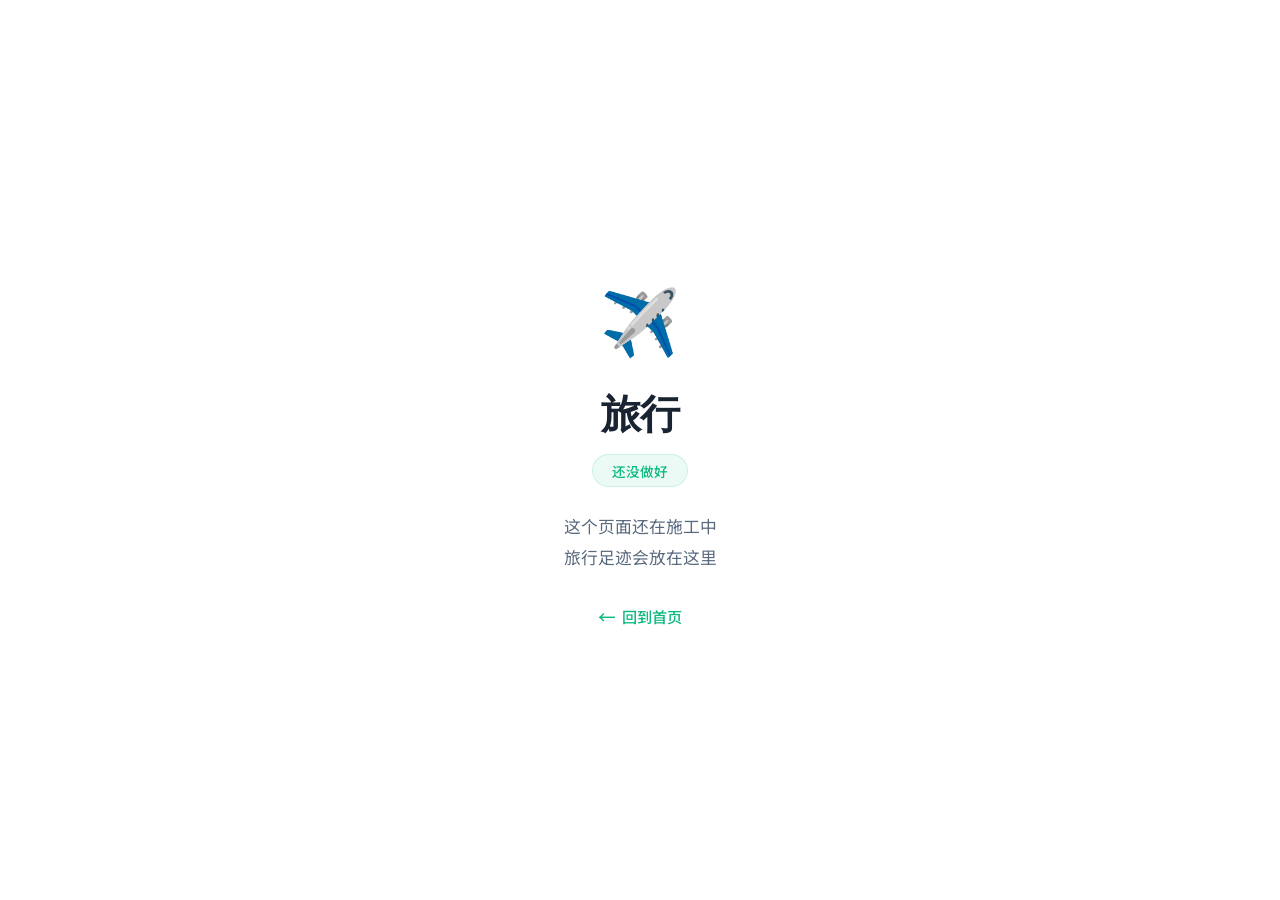
==== index.html @ a2549c94 "简化：替换为施工中占位页" ====
<!DOCTYPE html>
<html lang="zh-CN">
<head>
<meta charset="UTF-8">
<meta name="viewport" content="width=device-width, initial-scale=1.0">
<title>旅行 — 戚俊皓</title>
<meta name="description" content="旅行足迹 — 正在建设中">
<meta property="og:title" content="旅行 | 戚俊皓">
<meta property="og:description" content="旅行足迹 — 还没做好，敬请期待">
<meta property="og:type" content="website">
<link rel="icon" href="data:image/svg+xml,<svg xmlns='http://www.w3.org/2000/svg' viewBox='0 0 100 100'><text y='.9em' font-size='90'>✈️</text></svg>">
<link rel="preconnect" href="https://fonts.googleapis.com">
<link rel="preconnect" href="https://fonts.gstatic.com" crossorigin>
<link href="https://fonts.googleapis.com/css2?family=Instrument+Sans:wght@400;500;600;700&family=Noto+Sans+SC:wght@200;300;400;500;700&display=swap" rel="stylesheet">
<style>
:root {
  --bg: #ffffff;
  --text: #1a2332;
  --text-secondary: #5a6a7e;
  --text-muted: #8a9baa;
  --accent: #10B981;
  --accent-light: #34D399;
  --border: #e2e8f0;
  --radius: 16px;
  --font-sans: 'Instrument Sans', -apple-system, sans-serif;
  --font-cn: 'Noto Sans SC', -apple-system, 'PingFang SC', sans-serif;
}
* { margin: 0; padding: 0; box-sizing: border-box; }
body {
  font-family: var(--font-cn);
  background: var(--bg);
  color: var(--text);
  min-height: 100vh;
  display: flex;
  flex-direction: column;
  align-items: center;
  justify-content: center;
  -webkit-font-smoothing: antialiased;
}
.container {
  text-align: center;
  padding: 2rem;
}
.icon {
  font-size: 4rem;
  margin-bottom: 1.5rem;
  display: block;
}
h1 {
  font-family: var(--font-sans);
  font-size: 2.5rem;
  font-weight: 600;
  margin-bottom: 0.75rem;
  letter-spacing: -0.02em;
}
.status {
  display: inline-block;
  padding: 0.35rem 1.2rem;
  border-radius: 50px;
  font-size: 0.85rem;
  font-weight: 500;
  background: rgba(16,185,129,0.08);
  color: var(--accent);
  border: 1px solid rgba(16,185,129,0.15);
  margin-bottom: 1.5rem;
}
p {
  color: var(--text-secondary);
  font-size: 1.05rem;
  line-height: 1.8;
  max-width: 400px;
  margin: 0 auto 2rem;
}
.back-link {
  display: inline-flex;
  align-items: center;
  gap: 0.4rem;
  color: var(--accent);
  text-decoration: none;
  font-weight: 500;
  font-size: 0.95rem;
  transition: opacity 0.2s;
}
.back-link:hover { opacity: 0.7; }
.back-link::before {
  content: '←';
  font-size: 1.1rem;
}
</style>
</head>
<body>
<div class="container">
  <span class="icon">✈️</span>
  <h1>旅行</h1>
  <span class="status">还没做好</span>
  <p>这个页面还在施工中<br>旅行足迹会放在这里</p>
  <a href="https://qijunhao.com" class="back-link">回到首页</a>
</div>
</body>
</html>
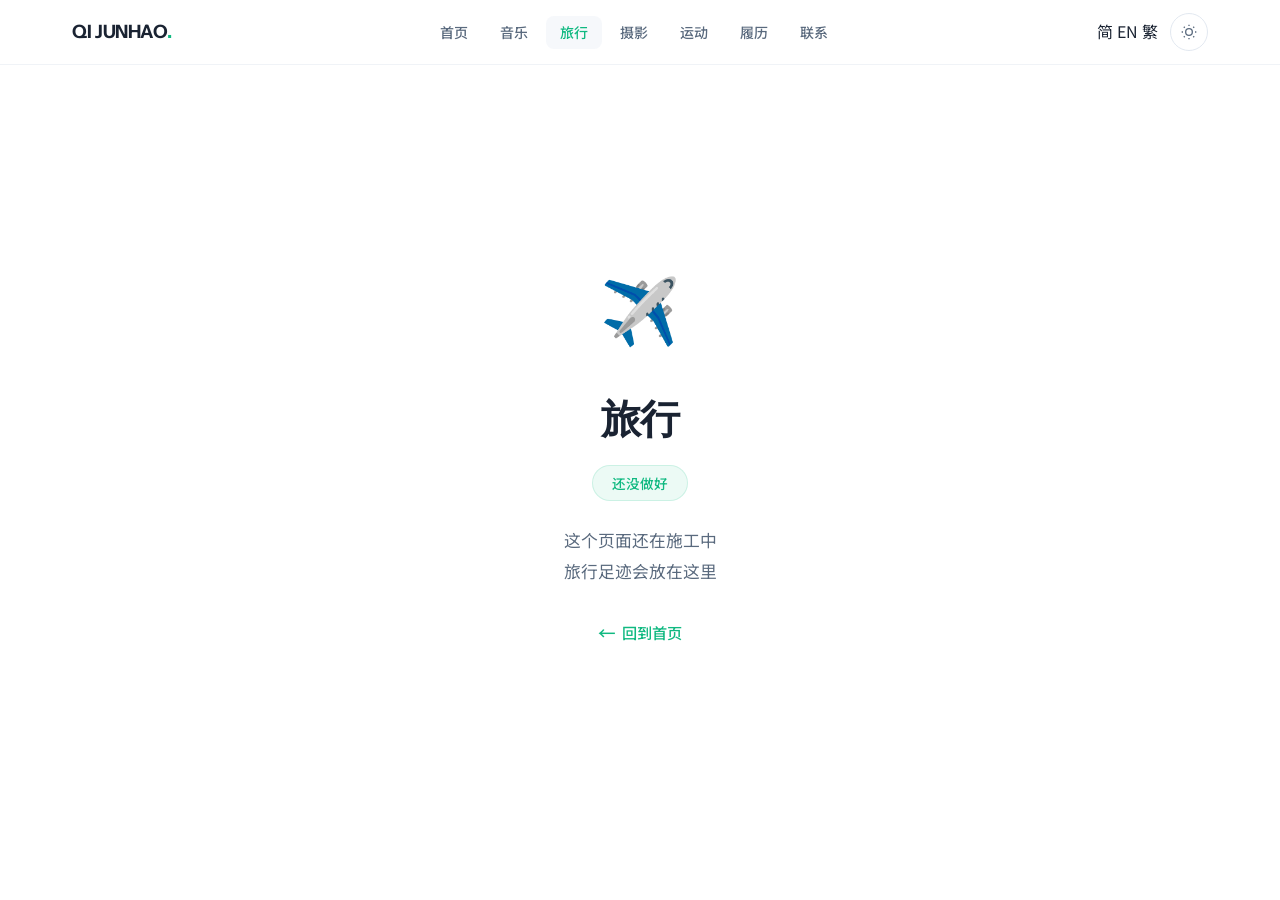
==== commit f554b986: "sync: 统一导航栏，简历→履历" ====
--- a/index.html
+++ b/index.html
@@ -12,6 +12,7 @@
 <link rel="preconnect" href="https://fonts.googleapis.com">
 <link rel="preconnect" href="https://fonts.gstatic.com" crossorigin>
 <link href="https://fonts.googleapis.com/css2?family=Instrument+Sans:wght@400;500;600;700&family=Noto+Sans+SC:wght@200;300;400;500;700&display=swap" rel="stylesheet">
+<link rel="stylesheet" href="style.css">
 <style>
 :root {
   --bg: #ffffff;
@@ -89,6 +90,31 @@
 </style>
 </head>
 <body>
+
+<nav class="navbar" id="navbar">
+  <div class="nav-inner">
+    <a href="https://qijunhao.com" class="nav-logo">QI JUNHAO<span class="dot">.</span></a>
+    <ul class="nav-links" id="navLinks">
+      <li><a href="https://qijunhao.com" data-i18n="nav.home">首页</a></li>
+      <li><a href="https://music.qijunhao.com" data-i18n="nav.music">音乐</a></li>
+      <li><a href="https://travel.qijunhao.com" class="active" data-i18n="nav.travel">旅行</a></li>
+      <li><a href="https://photography.qijunhao.com" data-i18n="nav.photo">摄影</a></li>
+      <li><a href="https://sport.qijunhao.com" data-i18n="nav.sports">运动</a></li>
+      <li><a href="https://resume.qijunhao.com" data-i18n="nav.resume">履历</a></li>
+      <li><a href="https://contact.qijunhao.com" data-i18n="nav.contact">联系</a></li>
+    </ul>
+    <div class="nav-right">
+      <div class="lang-toggle" id="langToggle">
+        <span class="lang-item active" data-lang="zh">简</span>
+        <span class="lang-item" data-lang="en">EN</span>
+        <span class="lang-item" data-lang="hant">繁</span>
+      </div>
+      <button class="theme-toggle" id="themeToggle" aria-label="切换主题"></button>
+      <button class="nav-toggle" id="navToggle" aria-label="菜单"><span></span><span></span><span></span></button>
+    </div>
+  </div>
+</nav>
+
 <div class="container">
   <span class="icon">✈️</span>
   <h1>旅行</h1>
@@ -96,5 +122,7 @@
   <p>这个页面还在施工中<br>旅行足迹会放在这里</p>
   <a href="https://qijunhao.com" class="back-link">回到首页</a>
 </div>
+
+<script src="common.js"></script>
 </body>
 </html>
--- a/style.css
+++ b/style.css
@@ -0,0 +1,672 @@
+/* ============================================================
+   DESIGN SYSTEM — 戚俊皓 | Personal Website v3
+   Light blue + white · Clean financial · Airy & professional
+   ============================================================ */
+
+/* ----- Color Tokens ----- */
+:root {
+  /* Base */
+  --bg: #ffffff;
+  --bg-soft: #f5f8fc;
+  --surface: #ffffff;
+  --surface-hover: #f0f4fa;
+  --glass: rgba(255,255,255,0.75);
+  --glass-border: rgba(26,75,140,0.08);
+
+  /* Text */
+  --text: #1a2332;
+  --text-secondary: #5a6a7e;
+  --text-muted: #8a9baa;
+
+  /* Accent - Deep Blue */
+  --accent: #1A4B8C;
+  --accent-light: #3A7BC8;
+  --accent-dark: #0f3460;
+  --accent-glow: rgba(26,75,140,0.08);
+  --accent-subtle: rgba(26,75,140,0.04);
+  --accent-border: rgba(26,75,140,0.12);
+
+  /* Gold highlight */
+  --gold: #D4A843;
+  --gold-light: #E8C86A;
+  --gold-glow: rgba(212,168,67,0.08);
+  --gold-border: rgba(212,168,67,0.15);
+
+  /* Module colors */
+  --c-music: #3B82F6;
+  --c-travel: #10B981;
+  --c-sports: #8B5CF6;
+  --c-photo: #F59E0B;
+  --c-resume: #1A4B8C;
+  --c-about: #1A4B8C;
+
+  /* UI */
+  --border: #e2e8f0;
+  --border-light: #f1f5f9;
+  --shadow-sm: 0 1px 3px rgba(26,75,140,0.04), 0 1px 2px rgba(26,75,140,0.06);
+  --shadow: 0 4px 12px rgba(26,75,140,0.06), 0 2px 4px rgba(26,75,140,0.04);
+  --shadow-lg: 0 12px 40px rgba(26,75,140,0.08), 0 4px 12px rgba(26,75,140,0.04);
+  --shadow-xl: 0 24px 60px rgba(26,75,140,0.1);
+
+  /* Radius */
+  --radius-sm: 8px;
+  --radius: 16px;
+  --radius-lg: 24px;
+  --radius-xl: 32px;
+
+  /* Typography */
+  --font-sans: 'Instrument Sans', -apple-system, BlinkMacSystemFont, 'Segoe UI', sans-serif;
+  --font-display: 'Instrument Sans', -apple-system, BlinkMacSystemFont, sans-serif;
+  --font-mono: 'JetBrains Mono', 'SF Mono', 'Fira Code', monospace;
+  --font-cn: 'Noto Sans SC', -apple-system, 'PingFang SC', 'Microsoft YaHei', sans-serif;
+
+  --ease: cubic-bezier(0.34, 1.56, 0.64, 1);
+  --ease-out: cubic-bezier(0.16, 1, 0.3, 1);
+  --ease-smooth: cubic-bezier(0.4, 0, 0.2, 1);
+  --transition: 0.35s var(--ease-smooth);
+}
+
+/* ----- Dark Mode ----- */
+[data-theme="dark"] {
+  --bg: #080d1a;
+  --bg-soft: #0f172a;
+  --surface: #131c31;
+  --surface-hover: #1a2640;
+  --glass: rgba(19,28,49,0.82);
+  --glass-border: rgba(96,165,250,0.12);
+
+  --text: #e8edf5;
+  --text-secondary: #94a3b8;
+  --text-muted: #5a6b8a;
+
+  --border: #1e2d48;
+  --border-light: #18243a;
+
+  --shadow-sm: 0 1px 3px rgba(0,0,0,0.4);
+  --shadow: 0 4px 12px rgba(0,0,0,0.5);
+  --shadow-lg: 0 12px 40px rgba(0,0,0,0.6);
+  --shadow-xl: 0 24px 60px rgba(0,0,0,0.7);
+
+  --accent: #5b9cf5;
+  --accent-light: #7db8ff;
+  --accent-dark: #3a7bd5;
+  --accent-glow: rgba(91,156,245,0.12);
+  --accent-subtle: rgba(91,156,245,0.06);
+  --accent-border: rgba(91,156,245,0.15);
+
+  --gold: #E8C86A;
+  --gold-light: #F0D88A;
+  --gold-glow: rgba(232,200,106,0.1);
+  --gold-border: rgba(232,200,106,0.15);
+}
+
+/* ============================================================
+   RESET & BASE
+   ============================================================ */
+*, *::before, *::after {
+  margin: 0;
+  padding: 0;
+  box-sizing: border-box;
+}
+
+/* Smooth theme transition on all color/shadow/border properties */
+html.theme-transitioning *,
+html.theme-transitioning *::before,
+html.theme-transitioning *::after {
+  transition: background 0.35s ease, color 0.3s ease, border-color 0.3s ease, box-shadow 0.3s ease !important;
+}
+
+html {
+  scroll-behavior: smooth;
+  scroll-padding-top: 80px;
+  -webkit-font-smoothing: antialiased;
+  -moz-osx-font-smoothing: grayscale;
+}
+
+body {
+  font-family: var(--font-cn);
+  background: var(--bg);
+  color: var(--text);
+  line-height: 1.7;
+  overflow-x: hidden;
+}
+
+::selection { background: var(--accent); color: white; }
+a { color: inherit; text-decoration: none; }
+img { max-width: 100%; height: auto; display: block; }
+
+/* ============================================================
+   UTILITY
+   ============================================================ */
+.container {
+  max-width: 1200px;
+  margin: 0 auto;
+  padding: 0 2rem;
+}
+@media (max-width: 640px) {
+  .container { padding: 0 1.25rem; }
+}
+
+/* ============================================================
+   PARTICLES CANVAS
+   ============================================================ */
+#particles-canvas {
+  position: fixed;
+  top: 0; left: 0;
+  width: 100%;
+  height: 100%;
+  z-index: 0;
+  pointer-events: none;
+}
+
+/* ============================================================
+   NAVIGATION
+   ============================================================ */
+.navbar {
+  position: fixed;
+  top: 0; left: 0; right: 0;
+  z-index: 1000;
+  background: rgba(255,255,255,0.85);
+  backdrop-filter: blur(20px) saturate(1.1);
+  -webkit-backdrop-filter: blur(20px) saturate(1.1);
+  border-bottom: 1px solid rgba(226,232,240,0.5);
+  transition: box-shadow var(--transition);
+}
+
+[data-theme="dark"] .navbar {
+  background: rgba(8,13,26,0.92);
+  backdrop-filter: blur(20px);
+  -webkit-backdrop-filter: blur(20px);
+  border-bottom-color: rgba(30,45,72,0.6);
+}
+
+.navbar.scrolled {
+  box-shadow: 0 1px 8px rgba(26,75,140,0.06);
+}
+
+.nav-inner {
+  max-width: 1200px;
+  margin: 0 auto;
+  padding: 0 2rem;
+  display: flex;
+  align-items: center;
+  justify-content: space-between;
+  height: 64px;
+}
+
+.nav-logo {
+  font-family: var(--font-display);
+  font-size: 1.15rem;
+  font-weight: 700;
+  letter-spacing: -0.02em;
+  color: var(--text);
+  transition: opacity var(--transition);
+}
+.nav-logo:hover { opacity: 0.7; }
+.nav-logo .dot { color: var(--accent); }
+
+.nav-links {
+  display: flex;
+  align-items: center;
+  gap: 0.25rem;
+  list-style: none;
+}
+
+.nav-links a {
+  padding: 0.4rem 0.875rem;
+  border-radius: var(--radius-sm);
+  font-size: 0.875rem;
+  font-weight: 500;
+  color: var(--text-secondary);
+  transition: all var(--transition);
+  position: relative;
+}
+
+.nav-links a:hover,
+.nav-links a.active {
+  color: var(--accent);
+  background: var(--accent-subtle);
+}
+
+.nav-right {
+  display: flex;
+  align-items: center;
+  gap: 0.75rem;
+}
+
+.theme-toggle {
+  width: 38px;
+  height: 38px;
+  border-radius: 50%;
+  border: 1px solid var(--border);
+  background: var(--surface);
+  color: var(--text-secondary);
+  cursor: pointer;
+  display: flex;
+  align-items: center;
+  justify-content: center;
+  font-size: 1rem;
+  transition: all var(--transition);
+}
+.theme-toggle:hover {
+  border-color: var(--accent);
+  color: var(--accent);
+  background: var(--accent-subtle);
+}
+
+.nav-toggle {
+  display: none;
+  width: 38px;
+  height: 38px;
+  background: none;
+  border: none;
+  cursor: pointer;
+  position: relative;
+}
+.nav-toggle span {
+  display: block;
+  width: 22px;
+  height: 2px;
+  background: var(--text);
+  border-radius: 2px;
+  position: absolute;
+  left: 50%;
+  transform: translateX(-50%);
+  transition: all 0.3s ease;
+}
+.nav-toggle span:nth-child(1) { top: 12px; }
+.nav-toggle span:nth-child(2) { top: 18px; }
+.nav-toggle span:nth-child(3) { top: 24px; }
+.nav-toggle.active span:nth-child(1) { top: 18px; transform: translateX(-50%) rotate(45deg); }
+.nav-toggle.active span:nth-child(2) { opacity: 0; }
+.nav-toggle.active span:nth-child(3) { top: 18px; transform: translateX(-50%) rotate(-45deg); }
+
+@media (max-width: 768px) {
+  .nav-links {
+    display: none;
+    position: absolute;
+    top: 100%;
+    left: 0;
+    right: 0;
+    flex-direction: column;
+    padding: 0.75rem 1rem 1.25rem;
+    background: rgba(255,255,255,0.98);
+    backdrop-filter: blur(24px);
+    border-bottom: 1px solid var(--border);
+    gap: 0.125rem;
+  }
+  [data-theme="dark"] .nav-links {
+    background: rgba(15,23,42,0.98);
+  }
+  .nav-links.active { display: flex; }
+  .nav-links a { padding: 0.625rem 0.875rem; width: 100%; }
+  .nav-toggle { display: block; }
+}
+
+/* ============================================================
+   PAGE HEADER (sub-pages)
+   ============================================================ */
+.page-header {
+  padding: 10rem 2rem 4rem;
+  text-align: center;
+  position: relative;
+  overflow: hidden;
+}
+.page-header-inner {
+  max-width: 1200px;
+  margin: 0 auto;
+  position: relative;
+  z-index: 2;
+}
+.page-header .page-icon {
+  font-size: 2.5rem;
+  margin-bottom: 1.25rem;
+  display: block;
+}
+.page-header h1 {
+  font-family: var(--font-display);
+  font-size: clamp(2.2rem, 5vw, 3.5rem);
+  font-weight: 700;
+  letter-spacing: -0.03em;
+  margin-bottom: 0.75rem;
+  line-height: 1.2;
+  color: var(--accent);
+}
+.page-header .page-desc {
+  font-size: 1.05rem;
+  color: var(--text-secondary);
+  max-width: 520px;
+  margin: 0 auto;
+}
+.page-header .page-tag {
+  display: inline-block;
+  padding: 0.3rem 0.875rem;
+  border-radius: 50px;
+  font-size: 0.75rem;
+  font-weight: 600;
+  letter-spacing: 0.04em;
+  font-family: var(--font-mono);
+  margin-bottom: 1rem;
+  text-transform: uppercase;
+  color: var(--accent);
+  background: var(--accent-subtle);
+  border: 1px solid var(--accent-border);
+}
+
+/* ============================================================
+   SECTIONS
+   ============================================================ */
+.section {
+  padding: 5rem 2rem;
+  position: relative;
+  z-index: 2;
+}
+.section-inner {
+  max-width: 1200px;
+  margin: 0 auto;
+}
+.section-header {
+  margin-bottom: 3rem;
+}
+.section-header h2 {
+  font-family: var(--font-display);
+  font-size: clamp(1.5rem, 3vw, 2rem);
+  font-weight: 700;
+  letter-spacing: -0.02em;
+  margin-bottom: 0.5rem;
+}
+.section-header .section-desc {
+  color: var(--text-secondary);
+  font-size: 0.95rem;
+  max-width: 520px;
+}
+.section-header.centered { text-align: center; }
+.section-header.centered .section-desc { margin: 0 auto; }
+
+/* ============================================================
+   CARDS
+   ============================================================ */
+.card {
+  background: var(--surface);
+  border: 1px solid var(--border);
+  border-radius: var(--radius);
+  padding: 2rem;
+  transition: all var(--transition);
+}
+.card:hover {
+  box-shadow: var(--shadow-lg);
+  border-color: var(--accent-border);
+}
+
+/* ============================================================
+   GRID
+   ============================================================ */
+.grid-2 {
+  display: grid;
+  grid-template-columns: repeat(2, 1fr);
+  gap: 1.5rem;
+}
+.grid-3 {
+  display: grid;
+  grid-template-columns: repeat(3, 1fr);
+  gap: 1.5rem;
+}
+.grid-auto {
+  display: grid;
+  grid-template-columns: repeat(auto-fill, minmax(280px, 1fr));
+  gap: 1.5rem;
+}
+@media (max-width: 768px) {
+  .grid-2, .grid-3 { grid-template-columns: 1fr; }
+}
+
+/* ============================================================
+   TAGS
+   ============================================================ */
+.tag {
+  display: inline-flex;
+  align-items: center;
+  gap: 0.4rem;
+  padding: 0.3rem 0.75rem;
+  border-radius: 50px;
+  font-size: 0.8rem;
+  font-weight: 500;
+  background: var(--accent-subtle);
+  color: var(--accent);
+  border: 1px solid var(--accent-border);
+}
+
+/* ============================================================
+   BUTTONS
+   ============================================================ */
+.btn {
+  display: inline-flex;
+  align-items: center;
+  gap: 0.5rem;
+  padding: 0.75rem 1.5rem;
+  border-radius: var(--radius-sm);
+  font-size: 0.9rem;
+  font-weight: 600;
+  font-family: var(--font-cn);
+  cursor: pointer;
+  border: none;
+  text-decoration: none;
+  transition: all var(--transition);
+}
+.btn-primary {
+  background: var(--accent);
+  color: white;
+  box-shadow: 0 2px 8px rgba(26,75,140,0.25);
+}
+.btn-primary:hover {
+  background: var(--accent-dark);
+  transform: translateY(-2px);
+  box-shadow: 0 4px 16px rgba(26,75,140,0.35);
+}
+.btn-outline {
+  background: transparent;
+  color: var(--text);
+  border: 1px solid var(--border);
+}
+.btn-outline:hover {
+  border-color: var(--accent);
+  color: var(--accent);
+  background: var(--accent-subtle);
+  transform: translateY(-2px);
+}
+
+/* ============================================================
+   FOOTER
+   ============================================================ */
+.footer {
+  border-top: 1px solid var(--border);
+  padding: 3rem 2rem;
+  text-align: center;
+  background: var(--bg-soft);
+}
+.footer-inner {
+  max-width: 1200px;
+  margin: 0 auto;
+}
+.footer-logo {
+  font-family: var(--font-display);
+  font-size: 1.1rem;
+  font-weight: 700;
+  letter-spacing: -0.02em;
+  margin-bottom: 0.75rem;
+}
+.footer-logo .dot { color: var(--accent); }
+.footer-text {
+  font-size: 0.85rem;
+  color: var(--text-muted);
+}
+.footer-links {
+  display: flex;
+  justify-content: center;
+  gap: 1.5rem;
+  flex-wrap: wrap;
+  margin-top: 1rem;
+}
+.footer-links a {
+  font-size: 0.85rem;
+  color: var(--text-secondary);
+  transition: color var(--transition);
+}
+.footer-links a:hover { color: var(--accent); }
+
+/* ============================================================
+   BACK TO TOP
+   ============================================================ */
+.back-to-top {
+  position: fixed;
+  bottom: 2rem;
+  right: 2rem;
+  z-index: 999;
+  width: 44px;
+  height: 44px;
+  border-radius: 50%;
+  background: var(--surface);
+  border: 1px solid var(--border);
+  color: var(--text-secondary);
+  cursor: pointer;
+  display: flex;
+  align-items: center;
+  justify-content: center;
+  font-size: 1.1rem;
+  opacity: 0;
+  visibility: hidden;
+  transform: translateY(12px);
+  transition: all var(--transition);
+  backdrop-filter: blur(12px);
+}
+.back-to-top.visible {
+  opacity: 1;
+  visibility: visible;
+  transform: translateY(0);
+}
+.back-to-top:hover {
+  border-color: var(--accent);
+  color: var(--accent);
+  background: var(--accent-subtle);
+}
+
+/* ============================================================
+   TIMELINE
+   ============================================================ */
+.timeline {
+  position: relative;
+  padding-left: 2.5rem;
+}
+.timeline::before {
+  content: '';
+  position: absolute;
+  left: 0;
+  top: 0.5rem;
+  bottom: 0.5rem;
+  width: 2px;
+  background: var(--border);
+}
+.timeline-item {
+  position: relative;
+  margin-bottom: 2.5rem;
+  padding-left: 1.75rem;
+}
+.timeline-item:last-child { margin-bottom: 0; }
+.timeline-item::before {
+  content: '';
+  position: absolute;
+  left: -2.85rem;
+  top: 0.45rem;
+  width: 10px;
+  height: 10px;
+  border-radius: 50%;
+  background: var(--accent);
+  border: 2px solid var(--bg);
+  box-shadow: 0 0 0 2px var(--accent);
+  transition: transform 0.3s ease;
+}
+.timeline-item:hover::before { transform: scale(1.4); }
+.timeline-date {
+  font-family: var(--font-mono);
+  font-size: 0.8rem;
+  color: var(--accent);
+  font-weight: 500;
+  margin-bottom: 0.25rem;
+}
+.timeline-title { font-size: 1.05rem; font-weight: 700; margin-bottom: 0.2rem; }
+.timeline-sub {
+  font-size: 0.9rem;
+  color: var(--text-secondary);
+  margin-bottom: 0.5rem;
+  font-weight: 500;
+}
+.timeline-desc {
+  font-size: 0.9rem;
+  color: var(--text-secondary);
+  line-height: 1.7;
+}
+.timeline-desc ul { list-style: none; padding: 0; }
+.timeline-desc li {
+  position: relative;
+  padding-left: 1rem;
+  margin-bottom: 0.3rem;
+}
+.timeline-desc li::before {
+  content: '—';
+  position: absolute;
+  left: 0;
+  color: var(--text-muted);
+}
+
+/* ============================================================
+   SCROLL REVEAL ANIMATIONS
+   ============================================================ */
+.reveal {
+  opacity: 0;
+  transform: translateY(24px);
+  transition: all 0.7s var(--ease-out);
+}
+.reveal.visible {
+  opacity: 1;
+  transform: translateY(0);
+}
+.reveal-delay-1 { transition-delay: 0.1s; }
+.reveal-delay-2 { transition-delay: 0.2s; }
+.reveal-delay-3 { transition-delay: 0.3s; }
+.reveal-delay-4 { transition-delay: 0.4s; }
+.reveal-delay-5 { transition-delay: 0.5s; }
+
+/* ============================================================
+   PLACEHOLDER
+   ============================================================ */
+.placeholder {
+  background: var(--surface);
+  border: 2px dashed var(--border);
+  border-radius: var(--radius);
+  padding: 3rem 2rem;
+  text-align: center;
+  transition: all var(--transition);
+}
+.placeholder:hover { border-color: var(--accent-border); }
+.placeholder-icon { font-size: 2.5rem; margin-bottom: 0.75rem; opacity: 0.6; }
+.placeholder-text { color: var(--text-secondary); font-size: 0.95rem; }
+.placeholder-hint { font-size: 0.8rem; color: var(--text-muted); margin-top: 0.25rem; }
+
+/* ============================================================
+   THEME TRANSITION
+   ============================================================ */
+.theme-transitioning,
+.theme-transitioning * {
+  transition: background-color 0.3s ease,
+              color 0.3s ease,
+              border-color 0.3s ease,
+              box-shadow 0.3s ease !important;
+}
+
+/* ============================================================
+   RESPONSIVE
+   ============================================================ */
+@media (max-width: 480px) {
+  .section { padding: 3rem 1.25rem; }
+  .page-header { padding: 8rem 1.25rem 3rem; }
+}
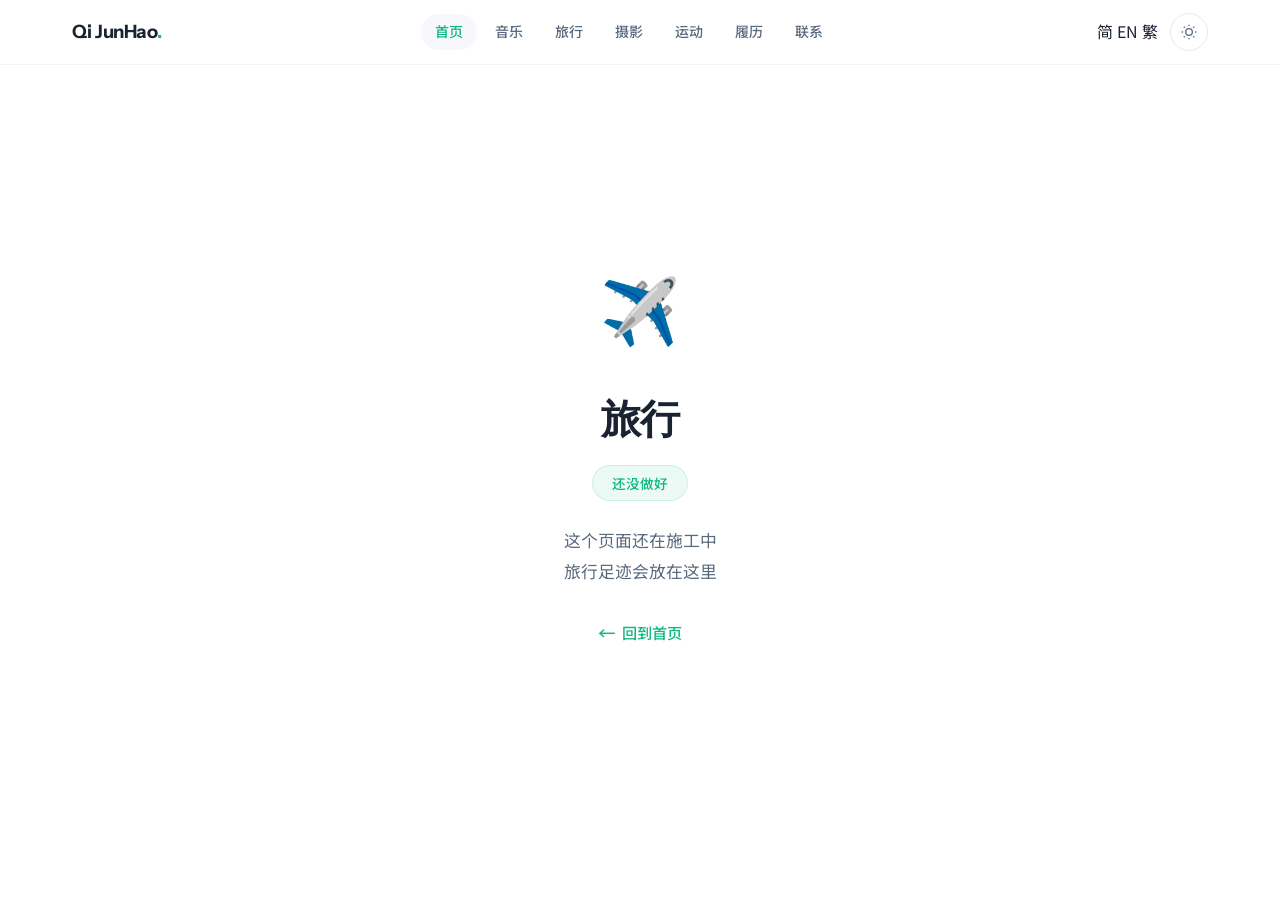
==== commit 69a77a2c: "feat: 统一使用 GooeyNav 导航" ====
--- a/index.html
+++ b/index.html
@@ -93,24 +93,17 @@
 
 <nav class="navbar" id="navbar">
   <div class="nav-inner">
-    <a href="https://qijunhao.com" class="nav-logo">QI JUNHAO<span class="dot">.</span></a>
-    <ul class="nav-links" id="navLinks">
-      <li><a href="https://qijunhao.com" data-i18n="nav.home">首页</a></li>
-      <li><a href="https://music.qijunhao.com" data-i18n="nav.music">音乐</a></li>
-      <li><a href="https://travel.qijunhao.com" class="active" data-i18n="nav.travel">旅行</a></li>
-      <li><a href="https://photography.qijunhao.com" data-i18n="nav.photo">摄影</a></li>
-      <li><a href="https://sport.qijunhao.com" data-i18n="nav.sports">运动</a></li>
-      <li><a href="https://resume.qijunhao.com" data-i18n="nav.resume">履历</a></li>
-      <li><a href="https://contact.qijunhao.com" data-i18n="nav.contact">联系</a></li>
-    </ul>
+    <a href="/" class="nav-logo">Qi JunHao<span class="dot">.</span></a>
+    <div class="nav-gooey" id="navGooey"></div>
     <div class="nav-right">
       <div class="lang-toggle" id="langToggle">
-        <span class="lang-item active" data-lang="zh">简</span>
-        <span class="lang-item" data-lang="en">EN</span>
-        <span class="lang-item" data-lang="hant">繁</span>
+        <span class="lang-item active" data-lang="zh" data-full="简体中文">简</span>
+        <span class="lang-item" data-lang="en" data-full="English">EN</span>
+        <span class="lang-item" data-lang="hant" data-full="繁體中文">繁</span>
       </div>
-      <button class="theme-toggle" id="themeToggle" aria-label="切换主题"></button>
-      <button class="nav-toggle" id="navToggle" aria-label="菜单"><span></span><span></span><span></span></button>
+      <button class="theme-toggle" id="themeToggle" aria-label="切换主题">
+        <svg width="16" height="16" viewBox="0 0 24 24" fill="none" stroke="currentColor" stroke-width="2"><circle cx="12" cy="12" r="5"/><path d="M12 1v2M12 21v2M4.22 4.22l1.42 1.42M18.36 18.36l1.42 1.42M1 12h2M21 12h2M4.22 19.78l1.42-1.42M18.36 5.64l1.42-1.42"/></svg>
+      </button>
     </div>
   </div>
 </nav>
@@ -124,5 +117,27 @@
 </div>
 
 <script src="common.js"></script>
+<script src="gooey-nav.js"></script>
+<script>
+document.addEventListener('DOMContentLoaded', function() {
+  var gooeyContainer = document.getElementById('navGooey');
+  if (gooeyContainer && typeof window.GooeyNav === 'function') {
+    var lang = localStorage.getItem('lang') || 'zh';
+    window.GooeyNav(gooeyContainer, {
+      items: [
+        { label: '首页', href: 'https://qijunhao.com' },
+        { label: '音乐', href: 'https://music.qijunhao.com' },
+        { label: '旅行', href: 'https://travel.qijunhao.com' },
+        { label: '摄影', href: 'https://photography.qijunhao.com' },
+        { label: '运动', href: 'https://sport.qijunhao.com' },
+        { label: '履历', href: 'https://resume.qijunhao.com' },
+        { label: '联系', href: 'https://contact.qijunhao.com' },
+      ],
+      animationTime: 600,
+      particleCount: 12,
+    });
+  }
+});
+</script>
 </body>
 </html>
--- a/style.css
+++ b/style.css
@@ -670,3 +670,101 @@
   .section { padding: 3rem 1.25rem; }
   .page-header { padding: 8rem 1.25rem 3rem; }
 }
+
+/* GOOEY NAV */
+.nav-gooey {
+  flex: 1;
+  display: flex;
+  justify-content: center;
+  align-items: center;
+  height: 100%;
+}
+.gooey-nav-container {
+  position: relative;
+  height: 100%;
+  display: flex;
+  align-items: center;
+}
+.gooey-nav-container nav {
+  display: flex;
+  position: relative;
+  transform: translate3d(0, 0, 0.01px);
+}
+.gooey-nav-container nav ul {
+  display: flex;
+  gap: 0.25rem;
+  list-style: none;
+  padding: 0 0.5em;
+  margin: 0;
+  position: relative;
+  z-index: 3;
+  color: var(--text);
+  text-shadow: none;
+}
+.gooey-nav-container nav ul li {
+  border-radius: 100vw;
+  position: relative;
+  cursor: pointer;
+  color: var(--text-secondary);
+  font-size: 0.875rem;
+  font-weight: 500;
+}
+.gooey-nav-container nav ul li a {
+  display: inline-block;
+  padding: 0.4rem 0.875rem;
+  text-decoration: none;
+  color: inherit;
+  border-radius: 100vw;
+  transition: background 0.25s ease;
+}
+.gooey-nav-container nav ul li a:hover {
+  background: var(--accent-subtle);
+}
+.gooey-nav-container nav ul li.active a {
+  color: var(--accent);
+  background: var(--accent-subtle);
+}
+.gooey-nav-container .effect {
+  position: absolute;
+  left: 0;
+  top: 0;
+  width: 0;
+  height: 0;
+  opacity: 0;
+  pointer-events: none;
+  z-index: 1;
+}
+.particle, .point {
+  display: block;
+  opacity: 0;
+  width: 20px;
+  height: 20px;
+  border-radius: 100%;
+  transform-origin: center;
+}
+.particle {
+  --time: 5s;
+  position: absolute;
+  top: calc(50% - 8px);
+  left: calc(50% - 8px);
+  animation: particle calc(var(--time)) ease 1 -350ms;
+}
+.point {
+  background: var(--color, var(--accent));
+  opacity: 1;
+  animation: point calc(var(--time)) ease 1 -350ms;
+}
+@keyframes particle {
+  0% { transform: rotate(0deg) translate(calc(var(--start-x)), calc(var(--start-y))); opacity: 1; animation-timing-function: cubic-bezier(0.55, 0, 1, 0.45); }
+  70% { transform: rotate(calc(var(--rotate) * 0.5)) translate(calc(var(--end-x) * 1.2), calc(var(--end-y) * 1.2)); opacity: 1; animation-timing-function: ease; }
+  85% { transform: rotate(calc(var(--rotate) * 0.66)) translate(calc(var(--end-x)), calc(var(--end-y))); opacity: 1; }
+  100% { transform: rotate(calc(var(--rotate) * 1.2)) translate(calc(var(--end-x) * 0.5), calc(var(--end-y) * 0.5)); opacity: 1; }
+}
+@keyframes point {
+  0% { transform: scale(0); opacity: 0; animation-timing-function: cubic-bezier(0.55, 0, 1, 0.45); }
+  25% { transform: scale(calc(var(--scale) * 0.25)); }
+  38% { opacity: 1; }
+  65% { transform: scale(var(--scale)); opacity: 1; animation-timing-function: ease; }
+  85% { transform: scale(var(--scale)); opacity: 1; }
+  100% { transform: scale(var(--scale)); opacity: 0; }
+}
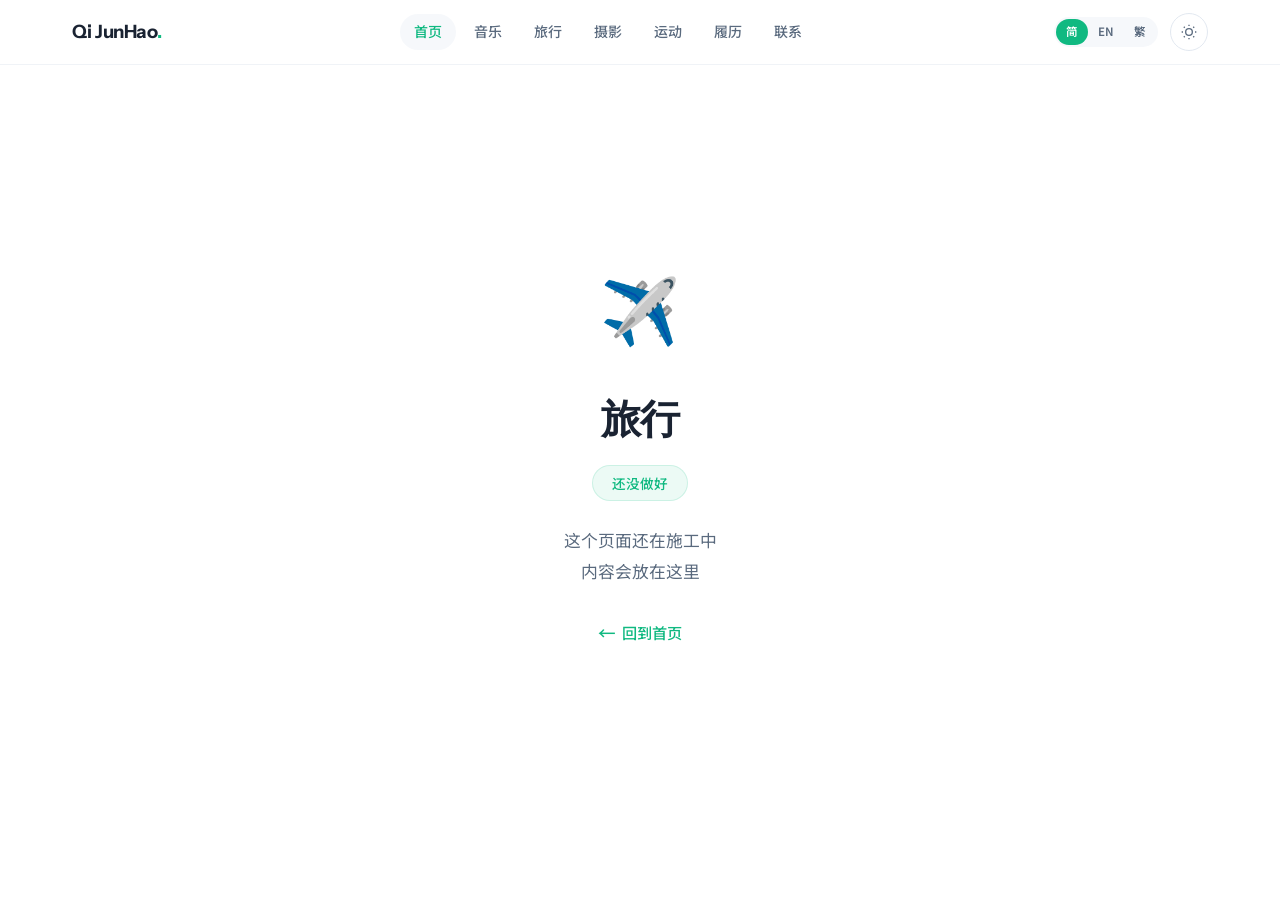
==== commit b31e6668: "fix: 精确复制首页导航栏 HTML/CSS/JS" ====
--- a/index.html
+++ b/index.html
@@ -1,12 +1,12 @@
 <!DOCTYPE html>
-<html lang="zh-CN">
+<html lang="zh-CN" data-i18n-title="page.title">
 <head>
 <meta charset="UTF-8">
 <meta name="viewport" content="width=device-width, initial-scale=1.0">
 <title>旅行 — 戚俊皓</title>
-<meta name="description" content="旅行足迹 — 正在建设中">
-<meta property="og:title" content="旅行 | 戚俊皓">
-<meta property="og:description" content="旅行足迹 — 还没做好，敬请期待">
+<meta name="description" data-i18n-meta="page.desc" content="旅行足迹 — 正在建设中">
+<meta property="og:title" data-i18n-meta="page.ogtitle" content="旅行 | 戚俊皓">
+<meta property="og:description" data-i18n-meta="page.ogdesc" content="旅行足迹 — 还没做好，敬请期待">
 <meta property="og:type" content="website">
 <link rel="icon" href="data:image/svg+xml,<svg xmlns='http://www.w3.org/2000/svg' viewBox='0 0 100 100'><text y='.9em' font-size='90'>✈️</text></svg>">
 <link rel="preconnect" href="https://fonts.googleapis.com">
@@ -94,10 +94,12 @@
 <nav class="navbar" id="navbar">
   <div class="nav-inner">
     <a href="/" class="nav-logo">Qi JunHao<span class="dot">.</span></a>
+
     <div class="nav-gooey" id="navGooey"></div>
+
     <div class="nav-right">
       <div class="lang-toggle" id="langToggle">
-        <span class="lang-item active" data-lang="zh" data-full="简体中文">简</span>
+        <span class="lang-item" data-lang="zh" data-full="简体中文">简</span>
         <span class="lang-item" data-lang="en" data-full="English">EN</span>
         <span class="lang-item" data-lang="hant" data-full="繁體中文">繁</span>
       </div>
@@ -110,16 +112,37 @@
 
 <div class="container">
   <span class="icon">✈️</span>
-  <h1>旅行</h1>
-  <span class="status">还没做好</span>
-  <p>这个页面还在施工中<br>旅行足迹会放在这里</p>
-  <a href="https://qijunhao.com" class="back-link">回到首页</a>
+  <h1 data-i18n="page.h1">旅行</h1>
+  <span class="status" data-i18n="coming.status">还没做好</span>
+  <p data-i18n="coming.desc">这个页面还在施工中<br>旅行足迹会放在这里</p>
+  <a href="https://qijunhao.com" class="back-link" data-i18n="coming.back">回到首页</a>
 </div>
 
+<script>
+window.PAGE_I18N = {
+  zh: {
+    'page.title':'旅行 — 戚俊皓','page.desc':'旅行足迹 — 正在建设中',
+    'page.ogtitle':'旅行 | 戚俊皓','page.ogdesc':'旅行足迹 — 还没做好，敬请期待',
+    'page.h1':'旅行',
+  },
+  en: {
+    'page.title':'Travel — Qi JunHao','page.desc':'Travel — Under Construction',
+    'page.ogtitle':'Travel | Qi JunHao','page.ogdesc':'Travel — Coming Soon',
+    'page.h1':'Travel',
+  },
+  hant: {
+    'page.title':'旅行 — 戚俊皓','page.desc':'旅行足跡 — 正在建設中',
+    'page.ogtitle':'旅行 | 戚俊皓','page.ogdesc':'旅行足跡 — 還沒做好，敬請期待',
+    'page.h1':'旅行',
+  }
+};
+</script>
 <script src="common.js"></script>
+
+
 <script src="gooey-nav.js"></script>
 <script>
-document.addEventListener('DOMContentLoaded', function() {
+document.addEventListener('DOMContentLoaded', function () {
   var gooeyContainer = document.getElementById('navGooey');
   if (gooeyContainer && typeof window.GooeyNav === 'function') {
     var lang = localStorage.getItem('lang') || 'zh';
--- a/style.css
+++ b/style.css
@@ -298,9 +298,207 @@
   [data-theme="dark"] .nav-links {
     background: rgba(15,23,42,0.98);
   }
-  .nav-links.active { display: flex; }
+  .nav-links { display: none; }
+  .nav-gooey { display: none; }
   .nav-links a { padding: 0.625rem 0.875rem; width: 100%; }
   .nav-toggle { display: block; }
+}
+
+/* Mobile fallback: show nav-links when toggled */
+@media (max-width: 768px) {
+  .nav-links.active { display: flex; }
+}
+
+/* ============================================================
+   GOOEY NAV (navbar integration)
+   ============================================================ */
+.nav-gooey {
+  flex: 1;
+  display: flex;
+  justify-content: center;
+  align-items: center;
+  height: 100%;
+}
+
+.gooey-nav-container {
+  position: relative;
+  height: 100%;
+  display: flex;
+  align-items: center;
+}
+
+.gooey-nav-container nav {
+  display: flex;
+  position: relative;
+  transform: translate3d(0, 0, 0.01px);
+}
+
+.gooey-nav-container nav ul {
+  display: flex;
+  gap: 0.25rem;
+  list-style: none;
+  padding: 0 0.5em;
+  margin: 0;
+  position: relative;
+  z-index: 3;
+  color: var(--text);
+  text-shadow: none;
+}
+
+.gooey-nav-container nav ul li {
+  border-radius: 100vw;
+  position: relative;
+  cursor: pointer;
+  color: var(--text-secondary);
+  font-size: 0.875rem;
+  font-weight: 500;
+}
+
+.gooey-nav-container nav ul li a {
+  display: inline-block;
+  padding: 0.4rem 0.875rem;
+  text-decoration: none;
+  color: inherit;
+  border-radius: 100vw;
+  transition: background 0.25s ease;
+}
+
+.gooey-nav-container nav ul li a:hover {
+  background: var(--accent-subtle);
+}
+
+.gooey-nav-container nav ul li.active a {
+  color: var(--accent);
+  background: var(--accent-subtle);
+}
+
+.gooey-nav-container .effect {
+  position: absolute;
+  left: 0;
+  top: 0;
+  width: 0;
+  height: 0;
+  opacity: 0;
+  pointer-events: none;
+  z-index: 1;
+}
+
+/* Particle styles */
+.particle,
+.point {
+  display: block;
+  opacity: 0;
+  width: 20px;
+  height: 20px;
+  border-radius: 100%;
+  transform-origin: center;
+}
+
+.particle {
+  --time: 5s;
+  position: absolute;
+  top: calc(50% - 8px);
+  left: calc(50% - 8px);
+  animation: particle calc(var(--time)) ease 1 -350ms;
+}
+
+.point {
+  background: var(--color, var(--accent));
+  opacity: 1;
+  animation: point calc(var(--time)) ease 1 -350ms;
+}
+
+@keyframes particle {
+  0% {
+    transform: rotate(0deg) translate(calc(var(--start-x)), calc(var(--start-y)));
+    opacity: 1;
+    animation-timing-function: cubic-bezier(0.55, 0, 1, 0.45);
+  }
+  70% {
+    transform: rotate(calc(var(--rotate) * 0.5)) translate(calc(var(--end-x) * 1.2), calc(var(--end-y) * 1.2));
+    opacity: 1;
+    animation-timing-function: ease;
+  }
+  85% {
+    transform: rotate(calc(var(--rotate) * 0.66)) translate(calc(var(--end-x)), calc(var(--end-y)));
+    opacity: 1;
+  }
+  100% {
+    transform: rotate(calc(var(--rotate) * 1.2)) translate(calc(var(--end-x) * 0.5), calc(var(--end-y) * 0.5));
+    opacity: 1;
+  }
+}
+
+@keyframes point {
+  0% {
+    transform: scale(0);
+    opacity: 0;
+    animation-timing-function: cubic-bezier(0.55, 0, 1, 0.45);
+  }
+  25% {
+    transform: scale(calc(var(--scale) * 0.25));
+  }
+  38% { opacity: 1; }
+  65% {
+    transform: scale(var(--scale));
+    opacity: 1;
+    animation-timing-function: ease;
+  }
+  85% {
+    transform: scale(var(--scale));
+    opacity: 1;
+  }
+  100% {
+    transform: scale(0);
+    opacity: 0;
+  }
+}
+
+/* ============================================================
+   LANGUAGE TOGGLE
+   ============================================================ */
+.lang-toggle {
+  display: flex;
+  align-items: center;
+  height: 30px;
+  background: var(--accent-subtle);
+  border-radius: 20px;
+  padding: 2px;
+  gap: 0;
+  position: relative;
+}
+
+.lang-item {
+  padding: 3px 10px;
+  font-size: 0.72rem;
+  font-weight: 600;
+  border-radius: 16px;
+  font-family: var(--font-body, var(--font-cn));
+  cursor: pointer;
+  color: var(--text-secondary);
+  white-space: nowrap;
+  position: relative;
+  z-index: 1;
+  user-select: none;
+}
+
+.lang-item.active {
+  background: var(--accent);
+  color: #fff;
+}
+
+.lang-item:hover:not(.active) {
+  color: var(--accent);
+}
+
+@media (max-width: 768px) {
+  .lang-toggle {
+    height: 28px;
+  }
+  .lang-item {
+    padding: 2px 6px;
+    font-size: 0.68rem;
+  }
 }
 
 /* ============================================================
@@ -551,12 +749,261 @@
 }
 
 /* ============================================================
+   RESPONSIVE
+   ============================================================ */
+@media (max-width: 768px) {
+  .about-hero {
+    min-height: 35vh;
+    padding: 5rem 1.25rem 2rem;
+  }
+  .menu-section {
+    height: 65vh;
+  }
+  .hide-desktop { display: none; }
+}
+
+@media (max-width: 480px) {
+  .section { padding: 3rem 1.25rem; }
+  .page-header { padding: 8rem 1.25rem 3rem; }
+}
+
+/* ============================================================
+   HERO TEXT (left side of homepage)
+   ============================================================ */
+.hero-text {
+  position: absolute;
+  left: 10%;
+  top: 28%;
+  z-index: 3;
+  pointer-events: none;
+  max-width: 520px;
+}
+
+.hero-greeting {
+  font-family: var(--font-display);
+  font-size: clamp(4rem, 7vw, 6rem);
+  font-weight: 700;
+  letter-spacing: -0.04em;
+  line-height: 1.1;
+  color: var(--accent);
+  margin-bottom: 1.2rem;
+}
+
+.hero-line {
+  font-family: var(--font-cn);
+  font-size: clamp(1rem, 2vw, 1.25rem);
+  font-weight: 400;
+  color: var(--text-secondary);
+  line-height: 2.2;
+  letter-spacing: 0.12em;
+}
+
+.hero-typing-wrap {
+  margin-top: 1.5rem;
+  font-family: var(--font-cn);
+  font-size: clamp(1.05rem, 2vw, 1.3rem);
+  font-weight: 500;
+  color: var(--accent);
+  min-height: 1.8em;
+  letter-spacing: 0.1em;
+}
+
+.hero-cursor {
+  display: inline-block;
+  margin-left: 2px;
+  font-weight: 300;
+  color: var(--accent);
+  animation: blink 0.8s step-end infinite;
+}
+
+@keyframes blink {
+  50% { opacity: 0; }
+}
+
+[data-theme="dark"] .hero-greeting {
+  color: var(--accent-light);
+}
+[data-theme="dark"] .hero-typing-wrap {
+  color: var(--accent-light);
+}
+[data-theme="dark"] .hero-cursor {
+  color: var(--accent-light);
+}
+
+@media (max-width: 900px) {
+  .hero-text {
+    left: 5%;
+    right: 5%;
+    top: 8%;
+    transform: none;
+    text-align: center;
+    max-width: none;
+  }
+  .hero-greeting {
+    font-size: clamp(2.2rem, 8vw, 3rem);
+  }
+  .hero-line {
+    font-size: clamp(0.9rem, 3vw, 1rem);
+  }
+  .hero-typing-wrap {
+    font-size: clamp(0.9rem, 3vw, 1.05rem);
+  }
+}
+
+@media (max-width: 480px) {
+  .hero-text {
+    top: 6%;
+  }
+}
+
+/* ============================================================
+   CARD SWAP (faithful replica of React Bits CardSwap)
+   ============================================================ */
+.card-swap-section {
+  position: relative;
+  height: calc(100vh - 64px);
+  z-index: 2;
+}
+
+.card-swap-container {
+  position: absolute;
+  bottom: 3%;
+  right: 8%;
+  transform: translate(7%, 24%);
+  transform-origin: bottom right;
+  perspective: 900px;
+  overflow: visible;
+}
+
+.card-swap-container .card {
+  position: absolute;
+  top: 50%;
+  left: 50%;
+  border-radius: 12px;
+  border: 1px solid #ddd0b0;
+  background: #000;
+  transform-style: preserve-3d;
+  will-change: transform;
+  backface-visibility: hidden;
+  -webkit-backface-visibility: hidden;
+  overflow: hidden;
+  cursor: pointer;
+}
+
+/* Card header bar */
+.card-header {
+  position: absolute;
+  top: 0; left: 0; right: 0;
+  height: 44px;
+  display: flex;
+  align-items: center;
+  gap: 8px;
+  padding: 0 16px;
+  background: rgba(0,0,0,0.4);
+  border-bottom: 1px solid rgba(255,255,255,0.06);
+  z-index: 4;
+  color: rgba(255,255,255,0.9);
+  font-size: 0.82rem;
+  font-weight: 500;
+  letter-spacing: 0.03em;
+}
+
+.card-header svg {
+  width: 16px;
+  height: 16px;
+  opacity: 0.7;
+  flex-shrink: 0;
+}
+
+.card-cta {
+  margin-left: 10px;
+  font-size: 0.78rem;
+  font-weight: 700;
+  opacity: 0;
+  transition: opacity 0.3s ease;
+  white-space: nowrap;
+  padding: 2px 10px;
+  border: 1.5px solid currentColor;
+  border-radius: 20px;
+  letter-spacing: 0.04em;
+}
+
+.card-cta.active {
+  opacity: 1;
+}
+
+/* Card body — the main visual area */
+.card-body {
+  position: absolute;
+  inset: 0;
+  display: flex;
+  align-items: center;
+  justify-content: center;
+  z-index: 2;
+}
+
+.card-symbol {
+  position: relative;
+  z-index: 2;
+  font-size: clamp(4rem, 10vw, 8rem);
+  font-weight: 300;
+  color: var(--accent, #3B82F6);
+  line-height: 1;
+  opacity: 0.85;
+  text-shadow: 0 0 40px var(--accent, #3B82F6);
+}
+
+.card-glow {
+  position: absolute;
+  inset: 0;
+  z-index: 1;
+  pointer-events: none;
+}
+
+/* PixelCanvas on cards */
+.card-swap-container .card .pixel-canvas {
+  position: absolute;
+  top: 0;
+  left: 0;
+  width: 100%;
+  height: 100%;
+  pointer-events: none;
+  z-index: 3;
+  border-radius: 12px;
+}
+
+/* Radial glow on hover (like original PixelCard ::before) */
+.card-swap-container .card::before {
+  content: '';
+  position: absolute;
+  inset: 0;
+  margin: auto;
+  aspect-ratio: 1;
+  background: radial-gradient(circle, rgba(255,255,255,0.08), transparent 85%);
+  opacity: 0;
+  transition: opacity 800ms cubic-bezier(0.5, 1, 0.89, 1);
+  pointer-events: none;
+  z-index: 2;
+}
+
+.card-swap-container .card:hover::before {
+  opacity: 1;
+}
+
+@media (max-width: 768px) {
+  .card-swap-container {
+    transform: scale(0.75) translate(25%, 25%);
+  }
+}
+
+@media (max-width: 480px) {
+  .card-swap-container {
+    transform: scale(0.55) translate(25%, 25%);
+  }
+}
+/* ============================================================
    TIMELINE
    ============================================================ */
-.timeline {
-  position: relative;
-  padding-left: 2.5rem;
-}
 .timeline::before {
   content: '';
   position: absolute;
@@ -664,107 +1111,194 @@
 }
 
 /* ============================================================
-   RESPONSIVE
-   ============================================================ */
-@media (max-width: 480px) {
-  .section { padding: 3rem 1.25rem; }
-  .page-header { padding: 8rem 1.25rem 3rem; }
-}
-
-/* GOOEY NAV */
-.nav-gooey {
+   FLOWING MENU
+   ============================================================ */
+.menu-wrap {
+  width: 100%;
+  overflow: hidden;
+  position: relative;
+}
+
+.menu {
+  display: flex;
+  flex-direction: column;
+  height: 100%;
+  margin: 0;
+  padding: 0;
+}
+
+.menu__item {
   flex: 1;
-  display: flex;
+  position: relative;
+  overflow: hidden;
+  text-align: center;
+  border-top: 1px solid;
+}
+
+.menu__item:first-child {
+  border-top: none;
+}
+
+.menu__item-link {
+  display: flex;
+  align-items: center;
   justify-content: center;
-  align-items: center;
   height: 100%;
-}
-.gooey-nav-container {
-  position: relative;
+  position: relative;
+  cursor: pointer;
+  text-transform: uppercase;
+  text-decoration: none;
+  white-space: nowrap;
+  font-weight: 600;
+  font-size: clamp(1.2rem, 4vh, 2.4rem);
+  transition: letter-spacing 0.3s ease;
+  z-index: 2;
+}
+
+.menu__item-link:hover {
+  letter-spacing: 0.08em;
+}
+
+.marquee {
+  position: absolute;
+  top: 0;
+  left: 0;
+  overflow: hidden;
+  width: 100%;
   height: 100%;
-  display: flex;
-  align-items: center;
-}
-.gooey-nav-container nav {
-  display: flex;
-  position: relative;
-  transform: translate3d(0, 0, 0.01px);
-}
-.gooey-nav-container nav ul {
-  display: flex;
-  gap: 0.25rem;
-  list-style: none;
-  padding: 0 0.5em;
-  margin: 0;
-  position: relative;
-  z-index: 3;
-  color: var(--text);
-  text-shadow: none;
-}
-.gooey-nav-container nav ul li {
-  border-radius: 100vw;
-  position: relative;
-  cursor: pointer;
-  color: var(--text-secondary);
-  font-size: 0.875rem;
-  font-weight: 500;
-}
-.gooey-nav-container nav ul li a {
-  display: inline-block;
-  padding: 0.4rem 0.875rem;
-  text-decoration: none;
-  color: inherit;
-  border-radius: 100vw;
-  transition: background 0.25s ease;
-}
-.gooey-nav-container nav ul li a:hover {
-  background: var(--accent-subtle);
-}
-.gooey-nav-container nav ul li.active a {
+  pointer-events: none;
+  transform: translate3d(0, 101%, 0);
+  z-index: 1;
+}
+
+.marquee__inner-wrap {
+  height: 100%;
+  width: 100%;
+  overflow: hidden;
+}
+
+.marquee__inner {
+  display: flex;
+  align-items: center;
+  position: relative;
+  height: 100%;
+  width: fit-content;
+  will-change: transform;
+}
+
+.marquee__part {
+  display: flex;
+  align-items: center;
+  flex-shrink: 0;
+}
+
+.marquee span {
+  white-space: nowrap;
+  text-transform: uppercase;
+  font-weight: 400;
+  font-size: clamp(1rem, 3vh, 1.8rem);
+  line-height: 1;
+  padding: 0 1vw;
+}
+
+.marquee__img {
+  width: clamp(100px, 12vw, 200px);
+  height: clamp(2.5rem, 7vh, 5rem);
+  margin: 1em 1.5vw;
+  border-radius: 50px;
+  background-size: cover;
+  background-position: 50% 50%;
+}
+
+@media (max-width: 768px) {
+  .menu__item-link {
+    font-size: 1rem;
+  }
+  .marquee span {
+    font-size: 0.85rem;
+  }
+  .marquee__img {
+    width: 80px;
+    height: 2rem;
+    margin: 0.5em 1vw;
+  }
+}
+
+/* ============================================================
+   ABOUT HERO (homepage)
+   ============================================================ */
+.about-hero {
+  min-height: 45vh;
+  display: flex;
+  align-items: center;
+  justify-content: center;
+  text-align: center;
+  padding: 6rem 2rem 4rem;
+  position: relative;
+  overflow: hidden;
+  z-index: 2;
+}
+
+.about-inner {
+  max-width: 680px;
+}
+
+.about-badge {
+  display: inline-flex;
+  align-items: center;
+  gap: 0.5rem;
+  padding: 0.35rem 1rem;
+  border-radius: 50px;
+  font-size: 0.75rem;
+  font-weight: 600;
+  letter-spacing: 0.04em;
+  font-family: var(--font-mono);
+  margin-bottom: 1.25rem;
+  text-transform: uppercase;
   color: var(--accent);
   background: var(--accent-subtle);
-}
-.gooey-nav-container .effect {
-  position: absolute;
-  left: 0;
-  top: 0;
-  width: 0;
-  height: 0;
-  opacity: 0;
-  pointer-events: none;
-  z-index: 1;
-}
-.particle, .point {
-  display: block;
-  opacity: 0;
-  width: 20px;
-  height: 20px;
-  border-radius: 100%;
-  transform-origin: center;
-}
-.particle {
-  --time: 5s;
-  position: absolute;
-  top: calc(50% - 8px);
-  left: calc(50% - 8px);
-  animation: particle calc(var(--time)) ease 1 -350ms;
-}
-.point {
-  background: var(--color, var(--accent));
-  opacity: 1;
-  animation: point calc(var(--time)) ease 1 -350ms;
-}
-@keyframes particle {
-  0% { transform: rotate(0deg) translate(calc(var(--start-x)), calc(var(--start-y))); opacity: 1; animation-timing-function: cubic-bezier(0.55, 0, 1, 0.45); }
-  70% { transform: rotate(calc(var(--rotate) * 0.5)) translate(calc(var(--end-x) * 1.2), calc(var(--end-y) * 1.2)); opacity: 1; animation-timing-function: ease; }
-  85% { transform: rotate(calc(var(--rotate) * 0.66)) translate(calc(var(--end-x)), calc(var(--end-y))); opacity: 1; }
-  100% { transform: rotate(calc(var(--rotate) * 1.2)) translate(calc(var(--end-x) * 0.5), calc(var(--end-y) * 0.5)); opacity: 1; }
-}
-@keyframes point {
-  0% { transform: scale(0); opacity: 0; animation-timing-function: cubic-bezier(0.55, 0, 1, 0.45); }
-  25% { transform: scale(calc(var(--scale) * 0.25)); }
-  38% { opacity: 1; }
-  65% { transform: scale(var(--scale)); opacity: 1; animation-timing-function: ease; }
-  85% { transform: scale(var(--scale)); opacity: 1; }
-  100% { transform: scale(var(--scale)); opacity: 0; }
-}
+  border: 1px solid var(--accent-border);
+}
+
+.about-hero h1 {
+  font-family: var(--font-display);
+  font-size: clamp(2.4rem, 6vw, 4rem);
+  font-weight: 700;
+  letter-spacing: -0.03em;
+  margin-bottom: 0.6rem;
+  line-height: 1.15;
+  color: var(--text);
+}
+
+.about-hero .tagline {
+  font-size: 1.05rem;
+  color: var(--text-secondary);
+  margin-bottom: 1.25rem;
+  font-weight: 400;
+}
+
+.about-hero .bio {
+  font-size: 0.95rem;
+  color: var(--text-secondary);
+  line-height: 1.8;
+  max-width: 520px;
+  margin: 0 auto;
+}
+
+.about-hero .divider {
+  width: 40px;
+  height: 2px;
+  background: var(--accent);
+  margin: 1.5rem auto;
+  border-radius: 2px;
+  opacity: 0.5;
+}
+
+/* ============================================================
+   MENU SECTION
+   ============================================================ */
+.menu-section {
+  height: 55vh;
+  position: relative;
+  z-index: 2;
+}
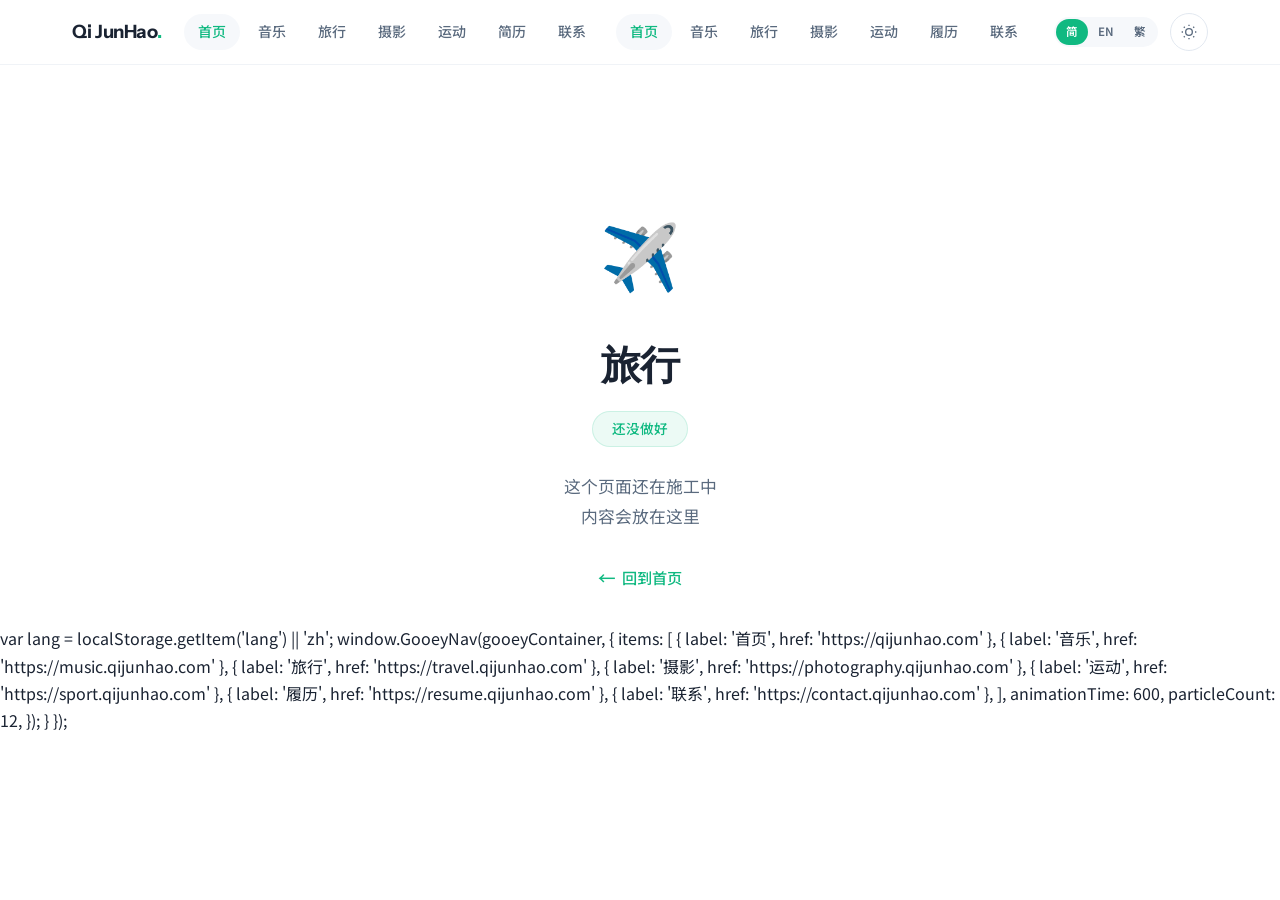
==== commit 6d322f58: "fix: 清理重复 GooeyNav init 脚本" ====
--- a/index.html
+++ b/index.html
@@ -140,11 +140,6 @@
 <script src="common.js"></script>
 
 
-<script src="gooey-nav.js"></script>
-<script>
-document.addEventListener('DOMContentLoaded', function () {
-  var gooeyContainer = document.getElementById('navGooey');
-  if (gooeyContainer && typeof window.GooeyNav === 'function') {
     var lang = localStorage.getItem('lang') || 'zh';
     window.GooeyNav(gooeyContainer, {
       items: [
@@ -162,5 +157,47 @@
   }
 });
 </script>
-</body>
-</html>
+<script src="gooey-nav.js"></script>
+<script>
+document.addEventListener('DOMContentLoaded', function () {
+  var gooeyContainer = document.getElementById('navGooey');
+  if (gooeyContainer && typeof window.GooeyNav === 'function') {
+    window.GooeyNav(gooeyContainer, {
+      items: [
+        { label: '首页', href: 'https://qijunhao.com' },
+        { label: '音乐', href: 'https://music.qijunhao.com' },
+        { label: '旅行', href: 'https://travel.qijunhao.com' },
+        { label: '摄影', href: 'https://photography.qijunhao.com' },
+        { label: '运动', href: 'https://sport.qijunhao.com' },
+        { label: '履历', href: 'https://resume.qijunhao.com' },
+        { label: '联系', href: 'https://contact.qijunhao.com' },
+      ],
+      animationTime: 600,
+      particleCount: 12,
+    });
+  }
+});
+</script>
+    <script src="common.js"></script>
+  <script src="gooey-nav.js"></script>
+  <script>
+  document.addEventListener('DOMContentLoaded', function () {
+    var gooeyContainer = document.getElementById('navGooey');
+    if (gooeyContainer && typeof window.GooeyNav === 'function') {
+      window.GooeyNav(gooeyContainer, {
+        items: [
+          { label: '首页', href: 'https://qijunhao.com' },
+          { label: '音乐', href: 'https://music.qijunhao.com' },
+          { label: '旅行', href: 'https://travel.qijunhao.com' },
+          { label: '摄影', href: 'https://photography.qijunhao.com' },
+          { label: '运动', href: 'https://sport.qijunhao.com' },
+          { label: '履历', href: 'https://resume.qijunhao.com' },
+          { label: '联系', href: 'https://contact.qijunhao.com' },
+        ],
+        animationTime: 600,
+        particleCount: 12,
+      });
+    }
+  });
+  </script>
+</body>
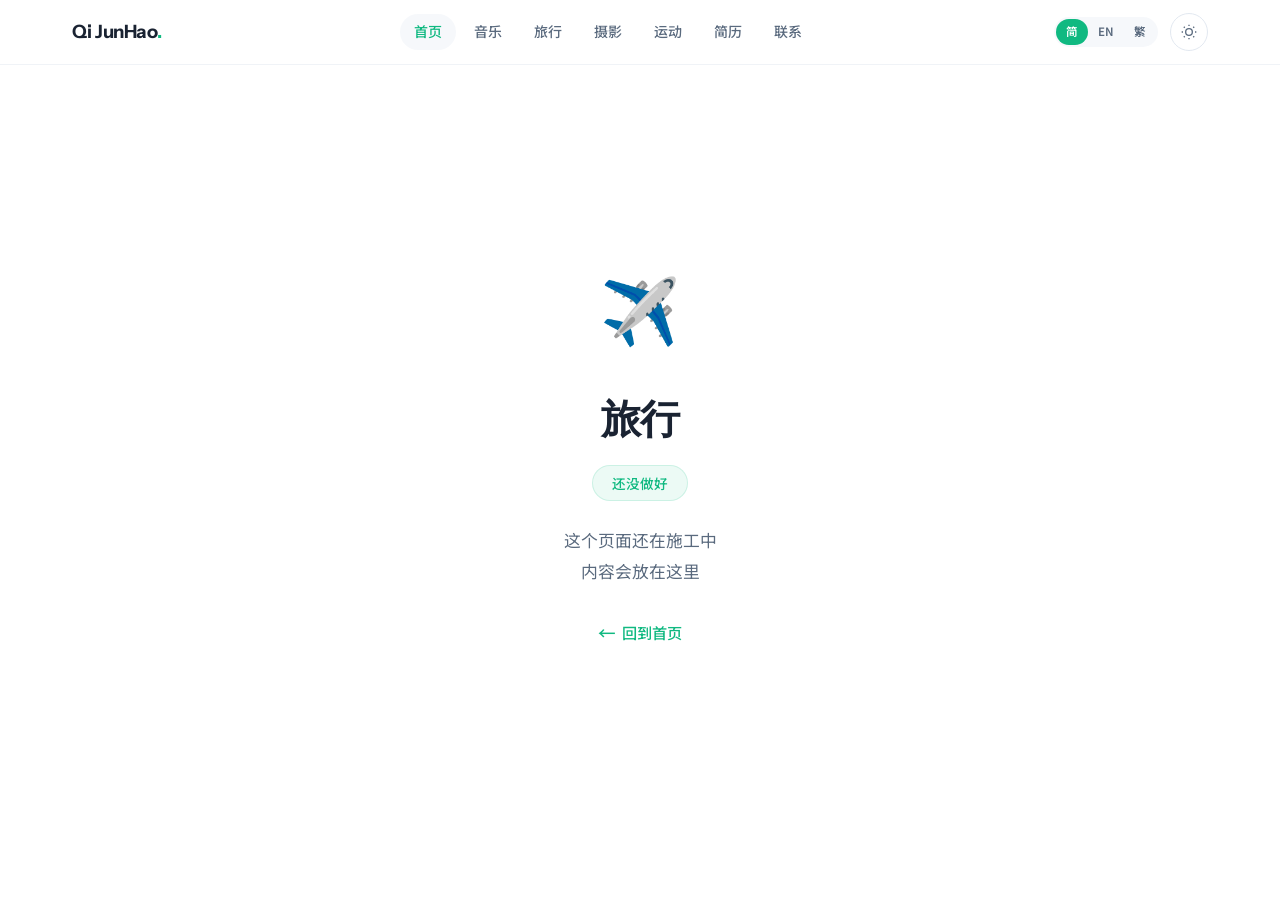
==== commit efb57145: "fix: 清理重复 GooeyNav init 脚本 删除多余的 GooeyNav init 代码块、移除重复的 common.js 加载" ====
--- a/index.html
+++ b/index.html
@@ -138,52 +138,12 @@
 };
 </script>
 <script src="common.js"></script>
-
-
-    var lang = localStorage.getItem('lang') || 'zh';
-    window.GooeyNav(gooeyContainer, {
-      items: [
-        { label: '首页', href: 'https://qijunhao.com' },
-        { label: '音乐', href: 'https://music.qijunhao.com' },
-        { label: '旅行', href: 'https://travel.qijunhao.com' },
-        { label: '摄影', href: 'https://photography.qijunhao.com' },
-        { label: '运动', href: 'https://sport.qijunhao.com' },
-        { label: '履历', href: 'https://resume.qijunhao.com' },
-        { label: '联系', href: 'https://contact.qijunhao.com' },
-      ],
-      animationTime: 600,
-      particleCount: 12,
-    });
-  }
-});
-</script>
-<script src="gooey-nav.js"></script>
-<script>
-document.addEventListener('DOMContentLoaded', function () {
-  var gooeyContainer = document.getElementById('navGooey');
-  if (gooeyContainer && typeof window.GooeyNav === 'function') {
-    window.GooeyNav(gooeyContainer, {
-      items: [
-        { label: '首页', href: 'https://qijunhao.com' },
-        { label: '音乐', href: 'https://music.qijunhao.com' },
-        { label: '旅行', href: 'https://travel.qijunhao.com' },
-        { label: '摄影', href: 'https://photography.qijunhao.com' },
-        { label: '运动', href: 'https://sport.qijunhao.com' },
-        { label: '履历', href: 'https://resume.qijunhao.com' },
-        { label: '联系', href: 'https://contact.qijunhao.com' },
-      ],
-      animationTime: 600,
-      particleCount: 12,
-    });
-  }
-});
-</script>
-    <script src="common.js"></script>
   <script src="gooey-nav.js"></script>
   <script>
   document.addEventListener('DOMContentLoaded', function () {
     var gooeyContainer = document.getElementById('navGooey');
     if (gooeyContainer && typeof window.GooeyNav === 'function') {
+      var lang = localStorage.getItem('lang') || 'zh';
       window.GooeyNav(gooeyContainer, {
         items: [
           { label: '首页', href: 'https://qijunhao.com' },
@@ -191,7 +151,7 @@
           { label: '旅行', href: 'https://travel.qijunhao.com' },
           { label: '摄影', href: 'https://photography.qijunhao.com' },
           { label: '运动', href: 'https://sport.qijunhao.com' },
-          { label: '履历', href: 'https://resume.qijunhao.com' },
+          { label: '简历', href: 'https://resume.qijunhao.com' },
           { label: '联系', href: 'https://contact.qijunhao.com' },
         ],
         animationTime: 600,
@@ -200,4 +160,5 @@
     }
   });
   </script>
+  <script src="common.js"></script>
 </body>
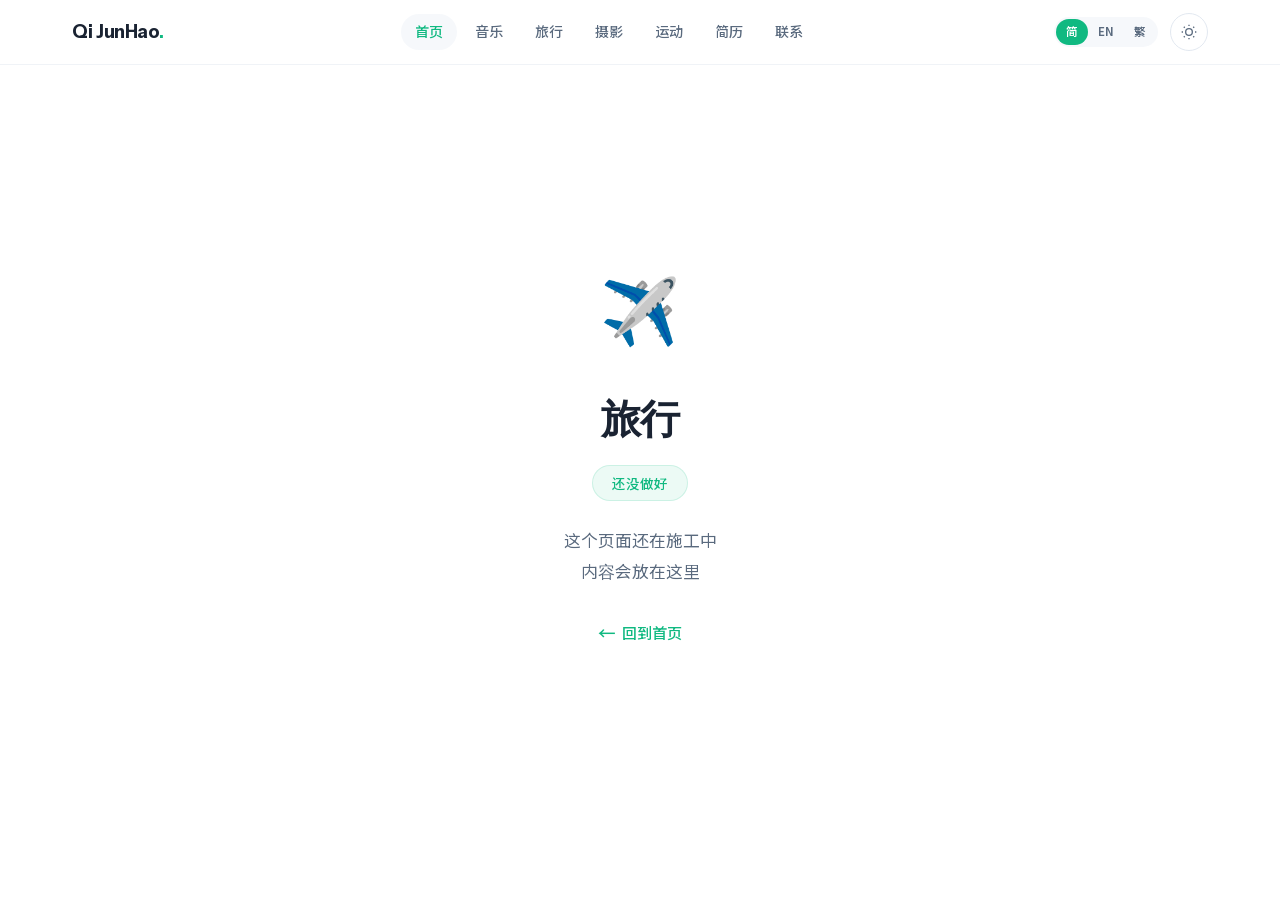
==== commit 29e3d77f: "feat: 旅行占位页字体自托管 + 404 页 - fonts/: 自托管三套字体，替换 Google Fonts 远程链接 - index.html: 去掉重复引入的 common.js - 新增" ====
--- a/index.html
+++ b/index.html
@@ -9,9 +9,7 @@
 <meta property="og:description" data-i18n-meta="page.ogdesc" content="旅行足迹 — 还没做好，敬请期待">
 <meta property="og:type" content="website">
 <link rel="icon" href="data:image/svg+xml,<svg xmlns='http://www.w3.org/2000/svg' viewBox='0 0 100 100'><text y='.9em' font-size='90'>✈️</text></svg>">
-<link rel="preconnect" href="https://fonts.googleapis.com">
-<link rel="preconnect" href="https://fonts.gstatic.com" crossorigin>
-<link href="https://fonts.googleapis.com/css2?family=Instrument+Sans:wght@400;500;600;700&family=Noto+Sans+SC:wght@200;300;400;500;700&display=swap" rel="stylesheet">
+<link rel="stylesheet" href="fonts/fonts.css">
 <link rel="stylesheet" href="style.css">
 <style>
 :root {
@@ -143,7 +141,7 @@
   document.addEventListener('DOMContentLoaded', function () {
     var gooeyContainer = document.getElementById('navGooey');
     if (gooeyContainer && typeof window.GooeyNav === 'function') {
-      var lang = localStorage.getItem('lang') || 'zh';
+      var lang = Prefs.get('lang') || 'zh';
       window.GooeyNav(gooeyContainer, {
         items: [
           { label: '首页', href: 'https://qijunhao.com' },
@@ -160,5 +158,4 @@
     }
   });
   </script>
-  <script src="common.js"></script>
 </body>
--- a/fonts/fonts.css
+++ b/fonts/fonts.css
@@ -0,0 +1,9 @@
+/* ============================================================
+   自托管字体 — 由 localize_fonts.py 生成，请勿手改
+   来源：Google Fonts（Instrument Sans / Noto Sans SC / JetBrains Mono）
+   已按全站实际用到的 1400 个字符裁剪成单文件；如新增文案里出现
+   子集外的生僻字，会回退到系统字体，重跑脚本即可补全。
+   ============================================================ */
+@font-face{font-family:'Noto Sans SC';font-style:normal;font-weight:100 900;font-display:swap;src:url(notosanssc.woff2) format('woff2');}
+@font-face{font-family:'Instrument Sans';font-style:normal;font-weight:100 900;font-display:swap;src:url(instrumentsans.woff2) format('woff2');}
+@font-face{font-family:'JetBrains Mono';font-style:normal;font-weight:100 800;font-display:swap;src:url(jetbrainsmono.woff2) format('woff2');}
